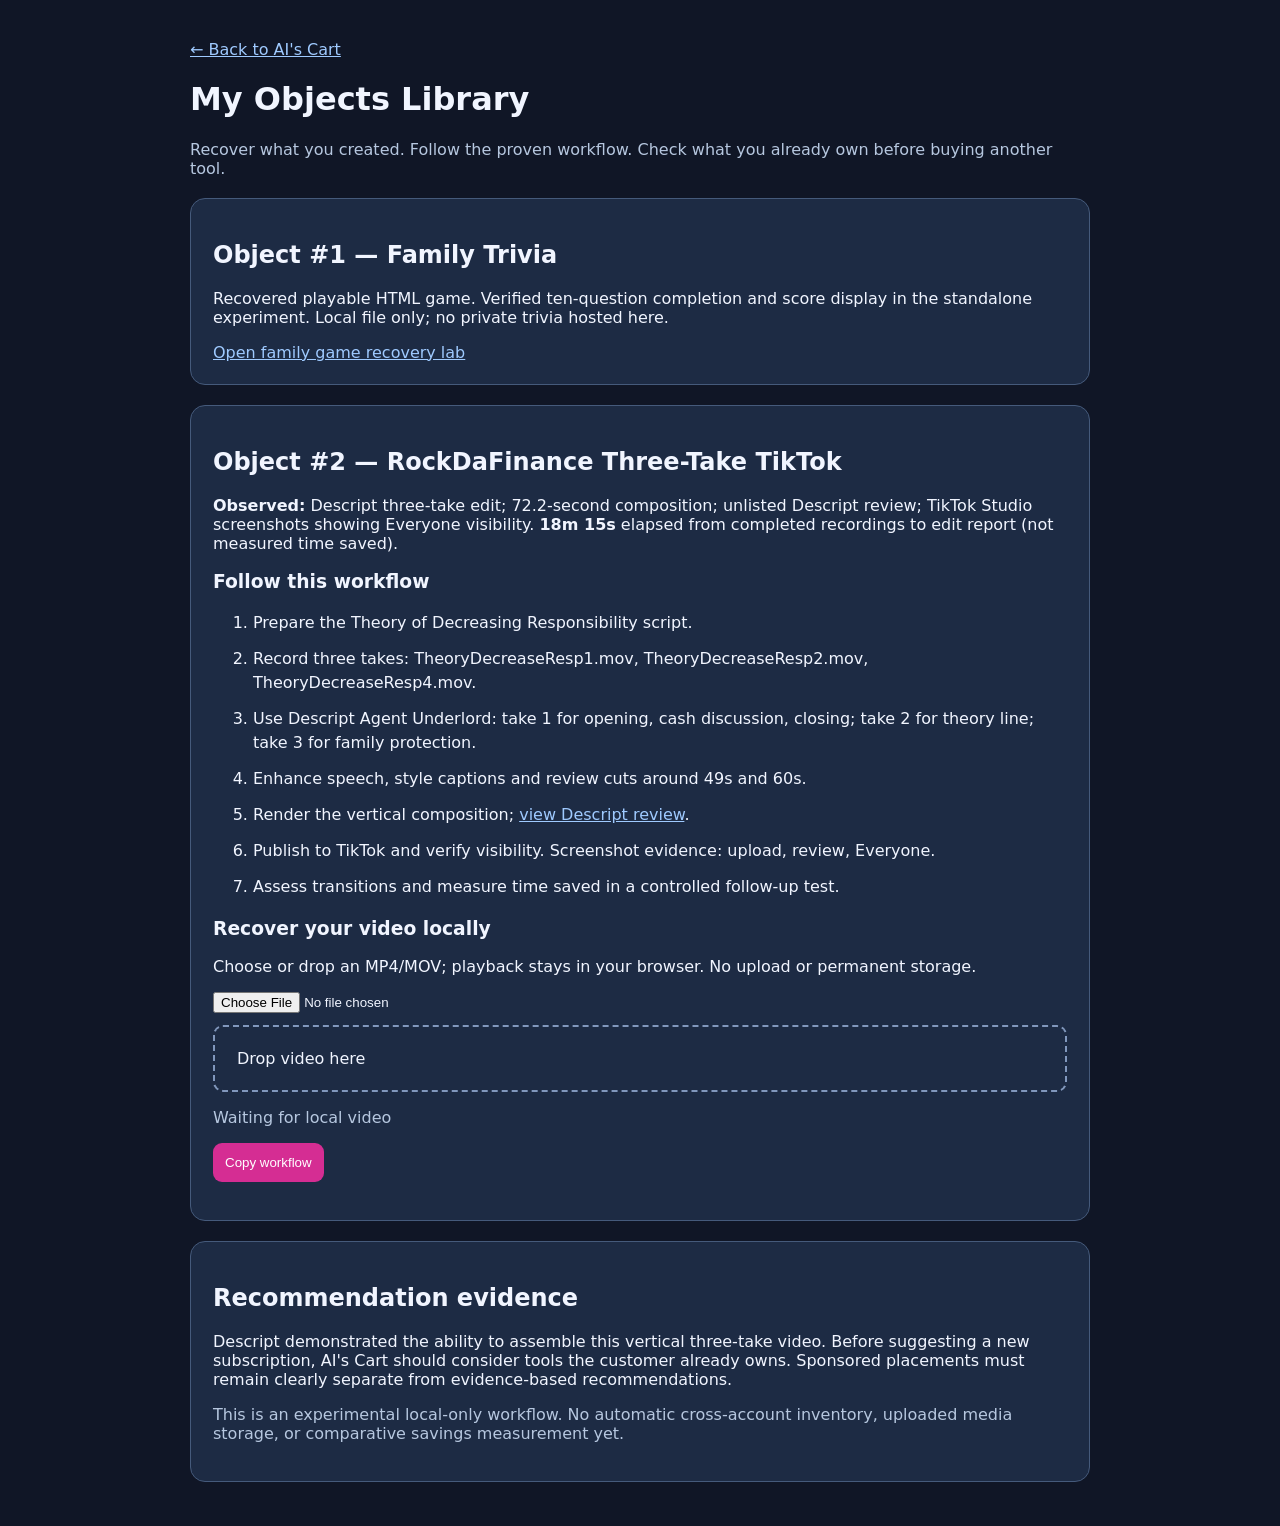
==== objects/index.html @ 1841656f "Add local-only Objects Library and RockDaProducer workflow" ====
<!doctype html><html lang="en"><meta charset="utf-8"><meta name="viewport" content="width=device-width,initial-scale=1"><title>AI's Cart — My Objects Library</title><style>body{font:16px system-ui;background:#101626;color:#f1f5ff;max-width:900px;margin:auto;padding:24px}a{color:#9fcaff}section{background:#1d2b44;border:1px solid #455a7b;border-radius:15px;padding:22px;margin:20px 0}button{background:#d52d93;color:white;padding:12px;border:0;border-radius:9px;cursor:pointer}video{width:100%;max-height:65vh}li{margin:12px 0;line-height:1.5}.muted{color:#b6c7df}input{max-width:100%}</style><p><a href="/">← Back to AI's Cart</a></p><h1>My Objects Library</h1><p class="muted">Recover what you created. Follow the proven workflow. Check what you already own before buying another tool.</p><section><h2>Object #1 — Family Trivia</h2><p>Recovered playable HTML game. Verified ten-question completion and score display in the standalone experiment. Local file only; no private trivia hosted here.</p><a href="https://aiscart-objects-library-by9s33d2q-rockercolu-5814.vercel.app/">Open family game recovery lab</a></section><section><h2>Object #2 — RockDaFinance Three-Take TikTok</h2><p><strong>Observed:</strong> Descript three-take edit; 72.2-second composition; unlisted Descript review; TikTok Studio screenshots showing Everyone visibility. <strong>18m 15s</strong> elapsed from completed recordings to edit report (not measured time saved).</p><h3>Follow this workflow</h3><ol><li>Prepare the Theory of Decreasing Responsibility script.</li><li>Record three takes: TheoryDecreaseResp1.mov, TheoryDecreaseResp2.mov, TheoryDecreaseResp4.mov.</li><li>Use Descript Agent Underlord: take 1 for opening, cash discussion, closing; take 2 for theory line; take 3 for family protection.</li><li>Enhance speech, style captions and review cuts around 49s and 60s.</li><li>Render the vertical composition; <a href="https://share.descript.com/view/XK358HAH6uo">view Descript review</a>.</li><li>Publish to TikTok and verify visibility. Screenshot evidence: upload, review, Everyone.</li><li>Assess transitions and measure time saved in a controlled follow-up test.</li></ol><h3>Recover your video locally</h3><p>Choose or drop an MP4/MOV; playback stays in your browser. No upload or permanent storage.</p><input type="file" id="file" accept="video/*,.mov,.mp4"><div id="drop" style="border:2px dashed #8197bc;padding:22px;margin:12px 0;border-radius:10px">Drop video here</div><p id="status" class="muted">Waiting for local video</p><video id="player" controls playsinline hidden></video><p><button id="copy">Copy workflow</button></p><p id="msg"></p></section><section><h2>Recommendation evidence</h2><p>Descript demonstrated the ability to assemble this vertical three-take video. Before suggesting a new subscription, AI's Cart should consider tools the customer already owns. Sponsored placements must remain clearly separate from evidence-based recommendations.</p><p class="muted">This is an experimental local-only workflow. No automatic cross-account inventory, uploaded media storage, or comparative savings measurement yet.</p></section><script>let url;const player=document.getElementById('player'),status=document.getElementById('status');function load(f){if(!f)return;if(!f.type.startsWith('video/')&&!/\.(mov|mp4|webm)$/i.test(f.name)){status.textContent='Choose a video file';return}if(url)URL.revokeObjectURL(url);url=URL.createObjectURL(f);player.src=url;player.hidden=false;status.textContent='Opened locally: '+f.name+' — no upload'}document.getElementById('file').onchange=e=>load(e.target.files[0]);const d=document.getElementById('drop');d.ondragover=e=>e.preventDefault();d.ondrop=e=>{e.preventDefault();load(e.dataTransfer.files[0])};document.getElementById('copy').onclick=async()=>{try{await navigator.clipboard.writeText([...document.querySelectorAll('ol li')].map((x,i)=>(i+1)+'. '+x.innerText).join('\n'));document.getElementById('msg').textContent='Workflow copied'}catch(e){document.getElementById('msg').textContent='Select the steps above to copy'}};</script></html>
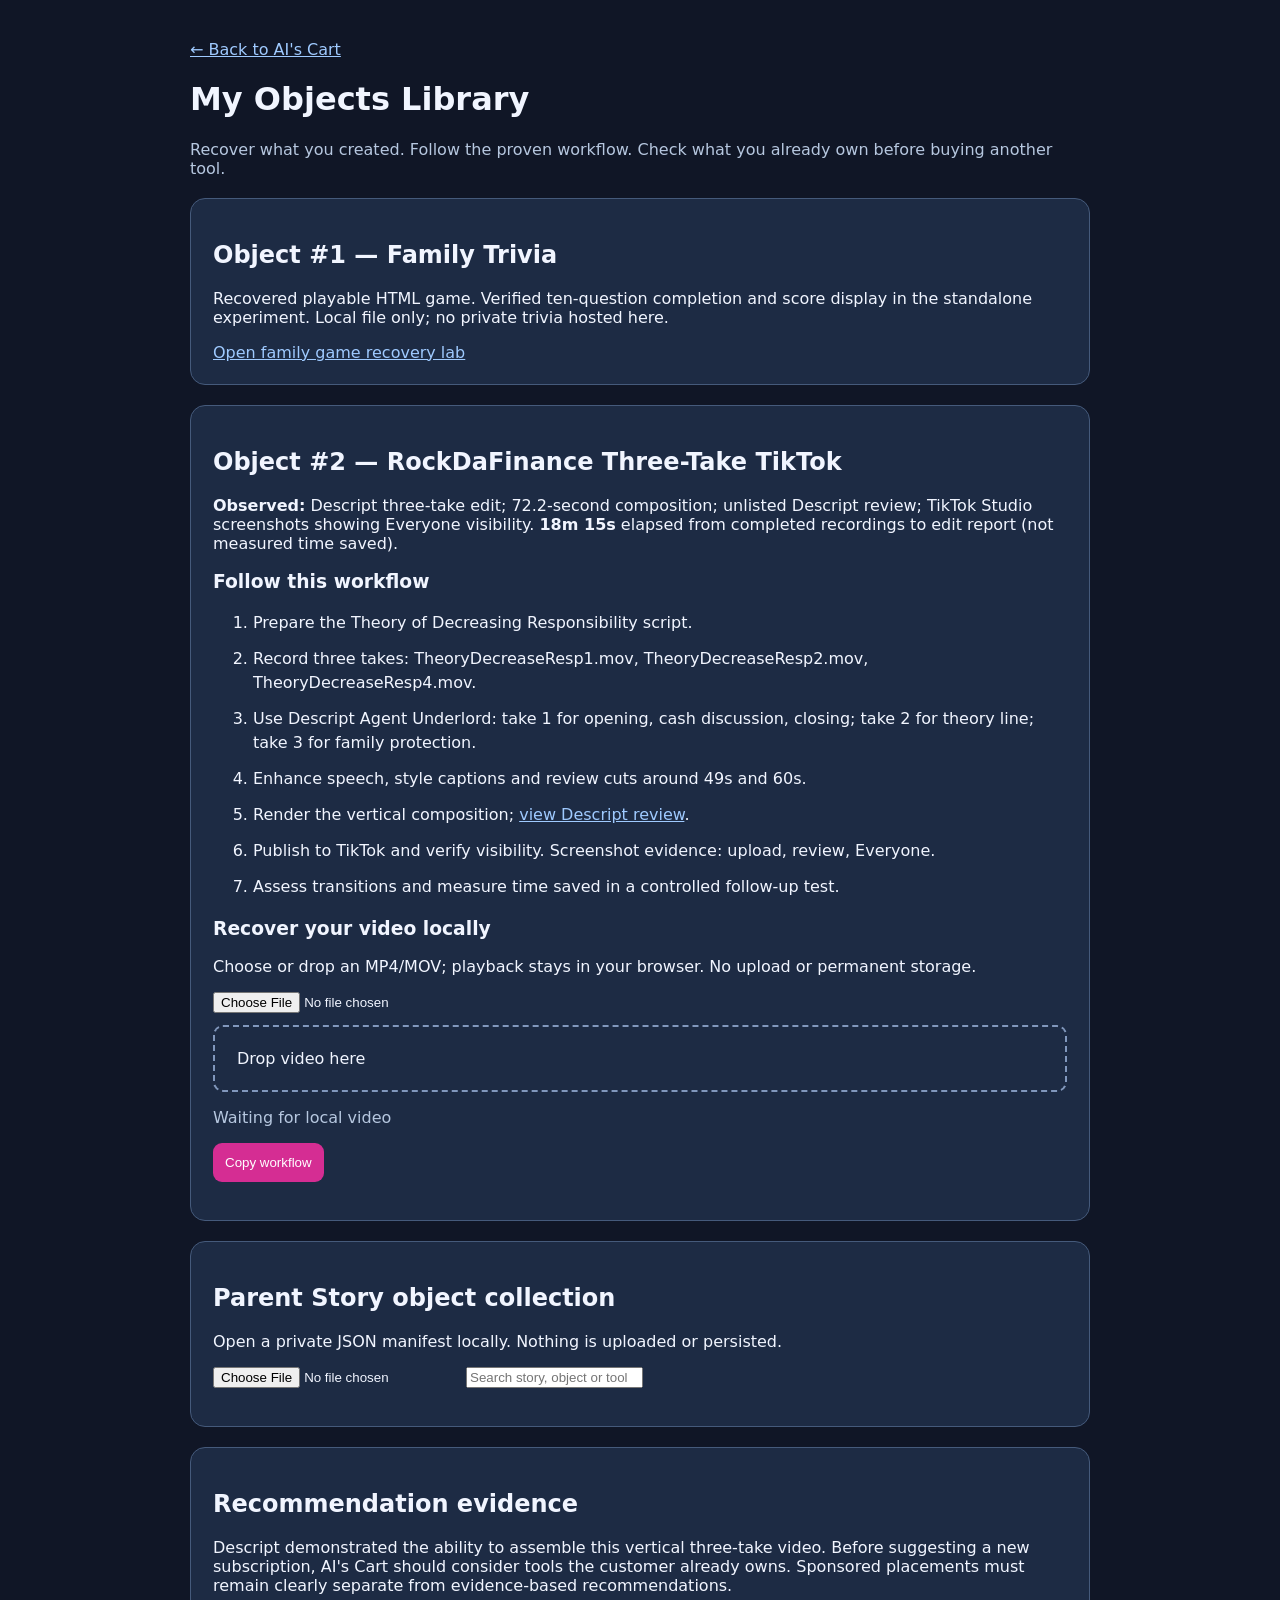
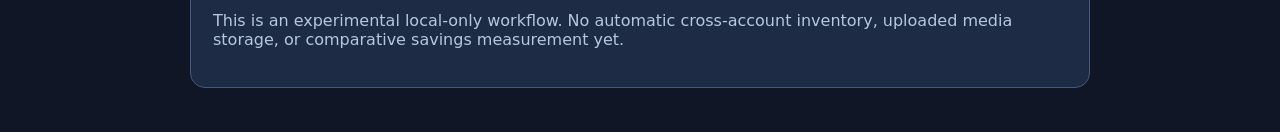
==== commit e51a8a9b: "Add private local parent-story manifest import and search to existing Objects Library" ====
--- a/objects/index.html
+++ b/objects/index.html
@@ -1 +1 @@
-<!doctype html><html lang="en"><meta charset="utf-8"><meta name="viewport" content="width=device-width,initial-scale=1"><title>AI's Cart — My Objects Library</title><style>body{font:16px system-ui;background:#101626;color:#f1f5ff;max-width:900px;margin:auto;padding:24px}a{color:#9fcaff}section{background:#1d2b44;border:1px solid #455a7b;border-radius:15px;padding:22px;margin:20px 0}button{background:#d52d93;color:white;padding:12px;border:0;border-radius:9px;cursor:pointer}video{width:100%;max-height:65vh}li{margin:12px 0;line-height:1.5}.muted{color:#b6c7df}input{max-width:100%}</style><p><a href="/">← Back to AI's Cart</a></p><h1>My Objects Library</h1><p class="muted">Recover what you created. Follow the proven workflow. Check what you already own before buying another tool.</p><section><h2>Object #1 — Family Trivia</h2><p>Recovered playable HTML game. Verified ten-question completion and score display in the standalone experiment. Local file only; no private trivia hosted here.</p><a href="https://aiscart-objects-library-by9s33d2q-rockercolu-5814.vercel.app/">Open family game recovery lab</a></section><section><h2>Object #2 — RockDaFinance Three-Take TikTok</h2><p><strong>Observed:</strong> Descript three-take edit; 72.2-second composition; unlisted Descript review; TikTok Studio screenshots showing Everyone visibility. <strong>18m 15s</strong> elapsed from completed recordings to edit report (not measured time saved).</p><h3>Follow this workflow</h3><ol><li>Prepare the Theory of Decreasing Responsibility script.</li><li>Record three takes: TheoryDecreaseResp1.mov, TheoryDecreaseResp2.mov, TheoryDecreaseResp4.mov.</li><li>Use Descript Agent Underlord: take 1 for opening, cash discussion, closing; take 2 for theory line; take 3 for family protection.</li><li>Enhance speech, style captions and review cuts around 49s and 60s.</li><li>Render the vertical composition; <a href="https://share.descript.com/view/XK358HAH6uo">view Descript review</a>.</li><li>Publish to TikTok and verify visibility. Screenshot evidence: upload, review, Everyone.</li><li>Assess transitions and measure time saved in a controlled follow-up test.</li></ol><h3>Recover your video locally</h3><p>Choose or drop an MP4/MOV; playback stays in your browser. No upload or permanent storage.</p><input type="file" id="file" accept="video/*,.mov,.mp4"><div id="drop" style="border:2px dashed #8197bc;padding:22px;margin:12px 0;border-radius:10px">Drop video here</div><p id="status" class="muted">Waiting for local video</p><video id="player" controls playsinline hidden></video><p><button id="copy">Copy workflow</button></p><p id="msg"></p></section><section><h2>Recommendation evidence</h2><p>Descript demonstrated the ability to assemble this vertical three-take video. Before suggesting a new subscription, AI's Cart should consider tools the customer already owns. Sponsored placements must remain clearly separate from evidence-based recommendations.</p><p class="muted">This is an experimental local-only workflow. No automatic cross-account inventory, uploaded media storage, or comparative savings measurement yet.</p></section><script>let url;const player=document.getElementById('player'),status=document.getElementById('status');function load(f){if(!f)return;if(!f.type.startsWith('video/')&&!/\.(mov|mp4|webm)$/i.test(f.name)){status.textContent='Choose a video file';return}if(url)URL.revokeObjectURL(url);url=URL.createObjectURL(f);player.src=url;player.hidden=false;status.textContent='Opened locally: '+f.name+' — no upload'}document.getElementById('file').onchange=e=>load(e.target.files[0]);const d=document.getElementById('drop');d.ondragover=e=>e.preventDefault();d.ondrop=e=>{e.preventDefault();load(e.dataTransfer.files[0])};document.getElementById('copy').onclick=async()=>{try{await navigator.clipboard.writeText([...document.querySelectorAll('ol li')].map((x,i)=>(i+1)+'. '+x.innerText).join('\n'));document.getElementById('msg').textContent='Workflow copied'}catch(e){document.getElementById('msg').textContent='Select the steps above to copy'}};</script></html>+<!doctype html><html lang="en"><meta charset="utf-8"><meta name="viewport" content="width=device-width,initial-scale=1"><title>AI's Cart — My Objects Library</title><style>body{font:16px system-ui;background:#101626;color:#f1f5ff;max-width:900px;margin:auto;padding:24px}a{color:#9fcaff}section{background:#1d2b44;border:1px solid #455a7b;border-radius:15px;padding:22px;margin:20px 0}button{background:#d52d93;color:white;padding:12px;border:0;border-radius:9px;cursor:pointer}video{width:100%;max-height:65vh}li{margin:12px 0;line-height:1.5}.muted{color:#b6c7df}input{max-width:100%}</style><p><a href="/">← Back to AI's Cart</a></p><h1>My Objects Library</h1><p class="muted">Recover what you created. Follow the proven workflow. Check what you already own before buying another tool.</p><section><h2>Object #1 — Family Trivia</h2><p>Recovered playable HTML game. Verified ten-question completion and score display in the standalone experiment. Local file only; no private trivia hosted here.</p><a href="https://aiscart-objects-library-by9s33d2q-rockercolu-5814.vercel.app/">Open family game recovery lab</a></section><section><h2>Object #2 — RockDaFinance Three-Take TikTok</h2><p><strong>Observed:</strong> Descript three-take edit; 72.2-second composition; unlisted Descript review; TikTok Studio screenshots showing Everyone visibility. <strong>18m 15s</strong> elapsed from completed recordings to edit report (not measured time saved).</p><h3>Follow this workflow</h3><ol><li>Prepare the Theory of Decreasing Responsibility script.</li><li>Record three takes: TheoryDecreaseResp1.mov, TheoryDecreaseResp2.mov, TheoryDecreaseResp4.mov.</li><li>Use Descript Agent Underlord: take 1 for opening, cash discussion, closing; take 2 for theory line; take 3 for family protection.</li><li>Enhance speech, style captions and review cuts around 49s and 60s.</li><li>Render the vertical composition; <a href="https://share.descript.com/view/XK358HAH6uo">view Descript review</a>.</li><li>Publish to TikTok and verify visibility. Screenshot evidence: upload, review, Everyone.</li><li>Assess transitions and measure time saved in a controlled follow-up test.</li></ol><h3>Recover your video locally</h3><p>Choose or drop an MP4/MOV; playback stays in your browser. No upload or permanent storage.</p><input type="file" id="file" accept="video/*,.mov,.mp4"><div id="drop" style="border:2px dashed #8197bc;padding:22px;margin:12px 0;border-radius:10px">Drop video here</div><p id="status" class="muted">Waiting for local video</p><video id="player" controls playsinline hidden></video><p><button id="copy">Copy workflow</button></p><p id="msg"></p></section><section><h2>Parent Story object collection</h2><p>Open a private JSON manifest locally. Nothing is uploaded or persisted.</p><input id="manifest" type="file" accept=".json,application/json"><input id="objectSearch" placeholder="Search story, object or tool"><p id="manifestStatus" class="muted"></p><div id="objectResults"></div></section><section><h2>Recommendation evidence</h2><p>Descript demonstrated the ability to assemble this vertical three-take video. Before suggesting a new subscription, AI's Cart should consider tools the customer already owns. Sponsored placements must remain clearly separate from evidence-based recommendations.</p><p class="muted">This is an experimental local-only workflow. No automatic cross-account inventory, uploaded media storage, or comparative savings measurement yet.</p></section><script>let url;const player=document.getElementById('player'),status=document.getElementById('status');function load(f){if(!f)return;if(!f.type.startsWith('video/')&&!/\.(mov|mp4|webm)$/i.test(f.name)){status.textContent='Choose a video file';return}if(url)URL.revokeObjectURL(url);url=URL.createObjectURL(f);player.src=url;player.hidden=false;status.textContent='Opened locally: '+f.name+' — no upload'}document.getElementById('file').onchange=e=>load(e.target.files[0]);const d=document.getElementById('drop');d.ondragover=e=>e.preventDefault();d.ondrop=e=>{e.preventDefault();load(e.dataTransfer.files[0])};document.getElementById('copy').onclick=async()=>{try{await navigator.clipboard.writeText([...document.querySelectorAll('ol li')].map((x,i)=>(i+1)+'. '+x.innerText).join('\n'));document.getElementById('msg').textContent='Workflow copied'}catch(e){document.getElementById('msg').textContent='Select the steps above to copy'}};let records=[];function renderObjects(){const q=document.getElementById('objectSearch').value.toLowerCase();const root=document.getElementById('objectResults');root.replaceChildren();for(const r of records.filter(r=>JSON.stringify(r).toLowerCase().includes(q))){const a=document.createElement('article');for(const [k,v] of Object.entries(r)){const p=document.createElement('p');p.textContent=k+': '+String(v);a.append(p)}root.append(a,document.createElement('hr'))}}document.getElementById('objectSearch').oninput=renderObjects;document.getElementById('manifest').onchange=async e=>{try{const f=e.target.files[0];if(!f||f.size>1000000)throw Error('Choose a JSON manifest under 1 MB');const d=JSON.parse(await f.text());if(!Array.isArray(d)||d.length>500||d.some(r=>!r||typeof r!=='object'||Array.isArray(r)))throw Error('Expected an array of object records');records=d;document.getElementById('manifestStatus').textContent=records.length+' records loaded locally';renderObjects()}catch(err){document.getElementById('manifestStatus').textContent=err.message}};</script></html>
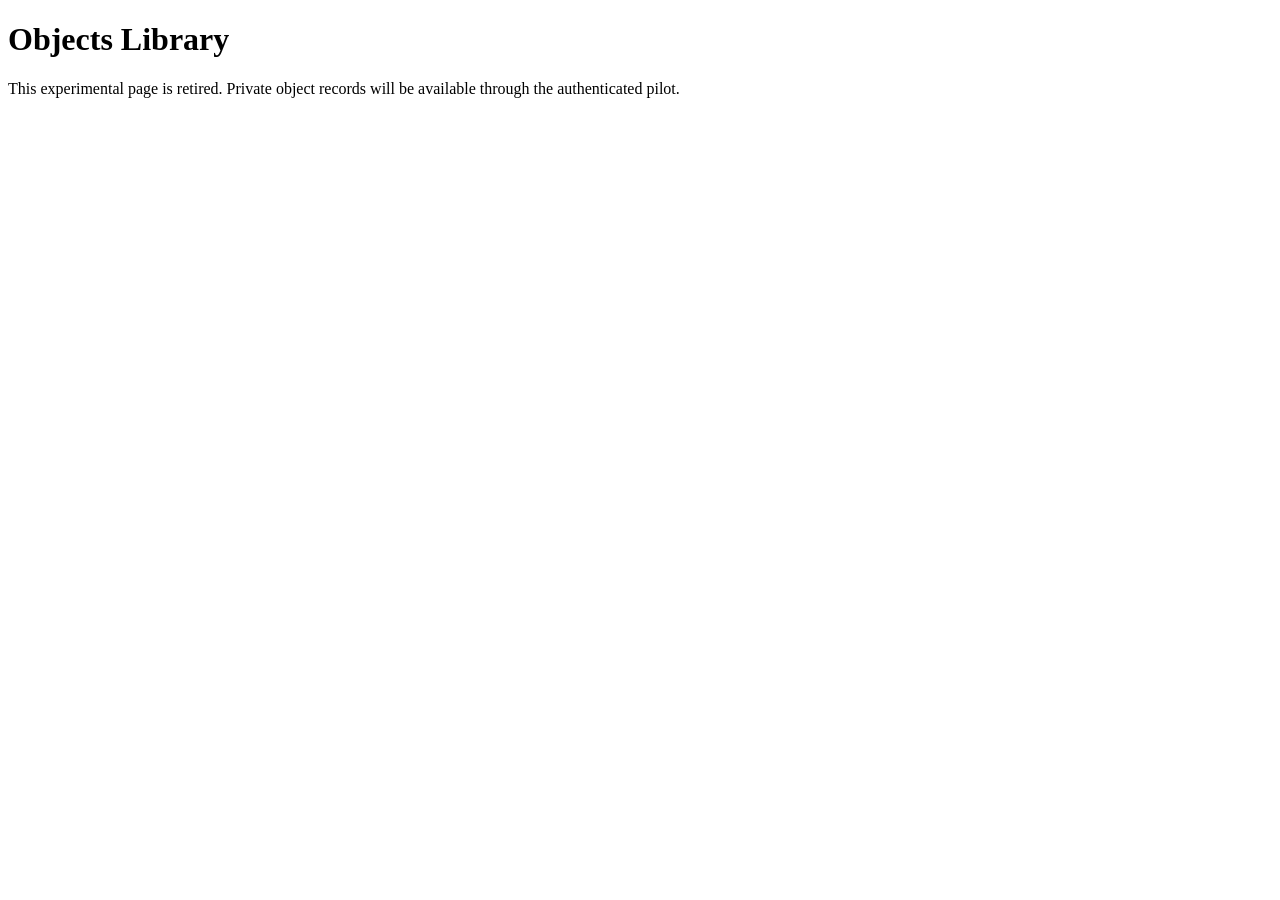
==== commit 300ef5ee: "Retire experimental page containing personal object metadata" ====
--- a/objects/index.html
+++ b/objects/index.html
@@ -1 +1 @@
-<!doctype html><html lang="en"><meta charset="utf-8"><meta name="viewport" content="width=device-width,initial-scale=1"><title>AI's Cart — My Objects Library</title><style>body{font:16px system-ui;background:#101626;color:#f1f5ff;max-width:900px;margin:auto;padding:24px}a{color:#9fcaff}section{background:#1d2b44;border:1px solid #455a7b;border-radius:15px;padding:22px;margin:20px 0}button{background:#d52d93;color:white;padding:12px;border:0;border-radius:9px;cursor:pointer}video{width:100%;max-height:65vh}li{margin:12px 0;line-height:1.5}.muted{color:#b6c7df}input{max-width:100%}</style><p><a href="/">← Back to AI's Cart</a></p><h1>My Objects Library</h1><p class="muted">Recover what you created. Follow the proven workflow. Check what you already own before buying another tool.</p><section><h2>Object #1 — Family Trivia</h2><p>Recovered playable HTML game. Verified ten-question completion and score display in the standalone experiment. Local file only; no private trivia hosted here.</p><a href="https://aiscart-objects-library-by9s33d2q-rockercolu-5814.vercel.app/">Open family game recovery lab</a></section><section><h2>Object #2 — RockDaFinance Three-Take TikTok</h2><p><strong>Observed:</strong> Descript three-take edit; 72.2-second composition; unlisted Descript review; TikTok Studio screenshots showing Everyone visibility. <strong>18m 15s</strong> elapsed from completed recordings to edit report (not measured time saved).</p><h3>Follow this workflow</h3><ol><li>Prepare the Theory of Decreasing Responsibility script.</li><li>Record three takes: TheoryDecreaseResp1.mov, TheoryDecreaseResp2.mov, TheoryDecreaseResp4.mov.</li><li>Use Descript Agent Underlord: take 1 for opening, cash discussion, closing; take 2 for theory line; take 3 for family protection.</li><li>Enhance speech, style captions and review cuts around 49s and 60s.</li><li>Render the vertical composition; <a href="https://share.descript.com/view/XK358HAH6uo">view Descript review</a>.</li><li>Publish to TikTok and verify visibility. Screenshot evidence: upload, review, Everyone.</li><li>Assess transitions and measure time saved in a controlled follow-up test.</li></ol><h3>Recover your video locally</h3><p>Choose or drop an MP4/MOV; playback stays in your browser. No upload or permanent storage.</p><input type="file" id="file" accept="video/*,.mov,.mp4"><div id="drop" style="border:2px dashed #8197bc;padding:22px;margin:12px 0;border-radius:10px">Drop video here</div><p id="status" class="muted">Waiting for local video</p><video id="player" controls playsinline hidden></video><p><button id="copy">Copy workflow</button></p><p id="msg"></p></section><section><h2>Parent Story object collection</h2><p>Open a private JSON manifest locally. Nothing is uploaded or persisted.</p><input id="manifest" type="file" accept=".json,application/json"><input id="objectSearch" placeholder="Search story, object or tool"><p id="manifestStatus" class="muted"></p><div id="objectResults"></div></section><section><h2>Recommendation evidence</h2><p>Descript demonstrated the ability to assemble this vertical three-take video. Before suggesting a new subscription, AI's Cart should consider tools the customer already owns. Sponsored placements must remain clearly separate from evidence-based recommendations.</p><p class="muted">This is an experimental local-only workflow. No automatic cross-account inventory, uploaded media storage, or comparative savings measurement yet.</p></section><script>let url;const player=document.getElementById('player'),status=document.getElementById('status');function load(f){if(!f)return;if(!f.type.startsWith('video/')&&!/\.(mov|mp4|webm)$/i.test(f.name)){status.textContent='Choose a video file';return}if(url)URL.revokeObjectURL(url);url=URL.createObjectURL(f);player.src=url;player.hidden=false;status.textContent='Opened locally: '+f.name+' — no upload'}document.getElementById('file').onchange=e=>load(e.target.files[0]);const d=document.getElementById('drop');d.ondragover=e=>e.preventDefault();d.ondrop=e=>{e.preventDefault();load(e.dataTransfer.files[0])};document.getElementById('copy').onclick=async()=>{try{await navigator.clipboard.writeText([...document.querySelectorAll('ol li')].map((x,i)=>(i+1)+'. '+x.innerText).join('\n'));document.getElementById('msg').textContent='Workflow copied'}catch(e){document.getElementById('msg').textContent='Select the steps above to copy'}};let records=[];function renderObjects(){const q=document.getElementById('objectSearch').value.toLowerCase();const root=document.getElementById('objectResults');root.replaceChildren();for(const r of records.filter(r=>JSON.stringify(r).toLowerCase().includes(q))){const a=document.createElement('article');for(const [k,v] of Object.entries(r)){const p=document.createElement('p');p.textContent=k+': '+String(v);a.append(p)}root.append(a,document.createElement('hr'))}}document.getElementById('objectSearch').oninput=renderObjects;document.getElementById('manifest').onchange=async e=>{try{const f=e.target.files[0];if(!f||f.size>1000000)throw Error('Choose a JSON manifest under 1 MB');const d=JSON.parse(await f.text());if(!Array.isArray(d)||d.length>500||d.some(r=>!r||typeof r!=='object'||Array.isArray(r)))throw Error('Expected an array of object records');records=d;document.getElementById('manifestStatus').textContent=records.length+' records loaded locally';renderObjects()}catch(err){document.getElementById('manifestStatus').textContent=err.message}};</script></html>+<!doctype html><html lang="en"><meta charset="utf-8"><title>Objects Library</title><h1>Objects Library</h1><p>This experimental page is retired. Private object records will be available through the authenticated pilot.</p></html>
